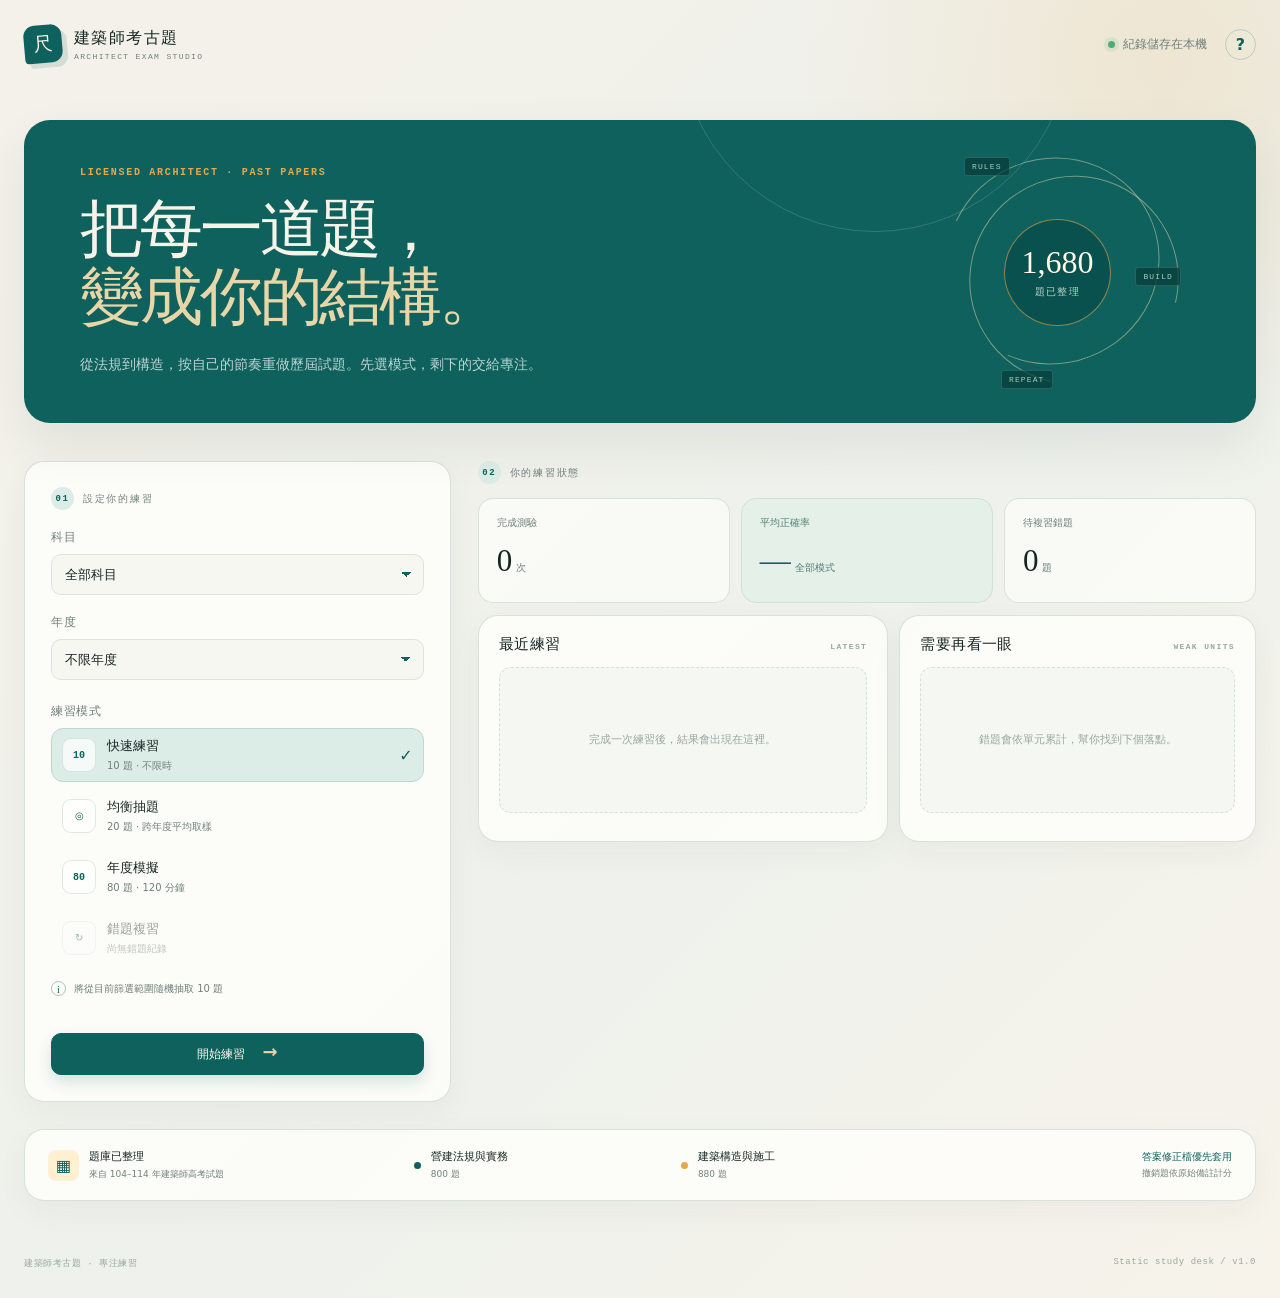
==== docs/index.html @ 950d3f20 "上線建築師考古題練習網站" ====
<!doctype html>
<html lang="zh-Hant">
  <head>
    <meta charset="utf-8" />
    <meta name="viewport" content="width=device-width, initial-scale=1" />
    <meta name="theme-color" content="#0f615d" />
    <meta name="description" content="建築師高考營建法規與實務、建築構造與施工歷屆試題練習站" />
    <title>建築師考古題｜專注練習</title>
    <link rel="stylesheet" href="styles.css?v=20260827.2" />
    <link rel="stylesheet" href="guide.css?v=20260827.2" />
  </head>
  <body>
    <div class="app-shell">
      <header class="topbar">
        <a class="brand" href="#" id="brandHome" aria-label="回到首頁">
          <span class="brand-mark" aria-hidden="true">尺</span>
          <span>
            <strong>建築師考古題</strong>
            <small>ARCHITECT EXAM STUDIO</small>
          </span>
        </a>
        <div class="topbar-actions">
          <span class="sync-dot"><i></i> 紀錄儲存在本機</span>
          <button class="icon-button" id="helpButton" type="button" aria-label="使用說明">?</button>
        </div>
      </header>

      <main id="homeView" class="view">
        <section class="hero-block">
          <div class="hero-copy">
            <p class="eyebrow">LICENSED ARCHITECT · PAST PAPERS</p>
            <h1>把每一道題，<br /><em>變成你的結構。</em></h1>
            <p class="hero-description">從法規到構造，按自己的節奏重做歷屆試題。先選模式，剩下的交給專注。</p>
          </div>
          <div class="hero-orbit" aria-hidden="true">
            <div class="orbit-ring ring-one"></div>
            <div class="orbit-ring ring-two"></div>
            <div class="orbit-label label-top">RULES</div>
            <div class="orbit-label label-right">BUILD</div>
            <div class="orbit-label label-bottom">REPEAT</div>
            <div class="orbit-core"><span id="heroQuestionCount">1,680</span><small>題已整理</small></div>
          </div>
        </section>

        <section class="workspace-grid" aria-label="開始練習">
          <aside class="setup-card panel-card">
            <div class="section-kicker"><span>01</span> 設定你的練習</div>
            <form id="quizSetupForm">
              <label class="field-label" for="subjectSelect">科目</label>
              <select class="select-control" id="subjectSelect">
                <option value="all">全部科目</option>
              </select>

              <label class="field-label" for="yearSelect">年度</label>
              <select class="select-control" id="yearSelect">
                <option value="all">不限年度</option>
              </select>

              <div class="field-label mode-label">練習模式</div>
              <div id="modeList" class="mode-list" role="list">
                <button class="mode-option is-selected" type="button" data-mode="quick">
                  <span class="mode-icon">10</span>
                  <span class="mode-text"><strong>快速練習</strong><small>10 題 · 不限時</small></span>
                  <span class="mode-check">✓</span>
                </button>
                <button class="mode-option" type="button" data-mode="balanced">
                  <span class="mode-icon">◎</span>
                  <span class="mode-text"><strong>均衡抽題</strong><small>20 題 · 跨年度平均取樣</small></span>
                  <span class="mode-check">✓</span>
                </button>
                <button class="mode-option" type="button" data-mode="mock">
                  <span class="mode-icon">80</span>
                  <span class="mode-text"><strong>年度模擬</strong><small>80 題 · 120 分鐘</small></span>
                  <span class="mode-check">✓</span>
                </button>
                <button class="mode-option" type="button" data-mode="wrong">
                  <span class="mode-icon">↻</span>
                  <span class="mode-text"><strong>錯題複習</strong><small id="wrongModeDescription">尚無錯題紀錄</small></span>
                  <span class="mode-check">✓</span>
                </button>
              </div>

              <div class="setup-footnote"><span class="footnote-mark">i</span><span id="selectionSummary">將從全部科目中隨機抽取 10 題</span></div>
              <button class="primary-button start-button" id="startQuizButton" type="submit">
                開始練習 <span aria-hidden="true">→</span>
              </button>
            </form>
          </aside>

          <section class="dashboard-column">
            <div class="section-kicker"><span>02</span> 你的練習狀態</div>
            <div class="stat-grid" id="statGrid">
              <article class="stat-card"><span class="stat-label">完成測驗</span><strong id="statCompleted">0</strong><span class="stat-meta">次</span></article>
              <article class="stat-card accent-card"><span class="stat-label">平均正確率</span><strong id="statAverage">—</strong><span class="stat-meta">全部模式</span></article>
              <article class="stat-card"><span class="stat-label">待複習錯題</span><strong id="statWrong">0</strong><span class="stat-meta">題</span></article>
            </div>
            <div class="dashboard-panels">
              <section class="mini-panel panel-card">
                <div class="panel-heading"><h2>最近練習</h2><span class="tiny-label">LATEST</span></div>
                <div id="recentHistory" class="history-list"><div class="empty-state">完成一次練習後，結果會出現在這裡。</div></div>
              </section>
              <section class="mini-panel panel-card">
                <div class="panel-heading"><h2>需要再看一眼</h2><span class="tiny-label">WEAK UNITS</span></div>
                <div id="weakUnits" class="weak-list"><div class="empty-state">錯題會依單元累計，幫你找到下個落點。</div></div>
              </section>
            </div>
          </section>
        </section>

        <section class="library-strip panel-card">
          <div class="library-intro"><span class="library-icon">▦</span><div><strong>題庫已整理</strong><span>來自 104–114 年建築師高考試題</span></div></div>
          <div class="library-subject"><span class="subject-dot legal-dot"></span><div><strong>營建法規與實務</strong><span id="legalCount">800 題</span></div></div>
          <div class="library-subject"><span class="subject-dot structure-dot"></span><div><strong>建築構造與施工</strong><span id="structureCount">880 題</span></div></div>
          <div class="library-note">答案修正檔優先套用<br /><span>撤銷題依原始備註計分</span></div>
        </section>
      </main>

      <main id="quizView" class="view quiz-view" hidden>
        <div class="quiz-toolbar">
          <button class="back-link" id="quitQuizButton" type="button"><span aria-hidden="true">←</span> 返回設定</button>
          <div class="quiz-toolbar-title"><span id="quizModeLabel">快速練習</span><span class="toolbar-divider">/</span><span id="quizFilterLabel">全部科目</span></div>
          <div class="timer-chip" id="timerChip" hidden><span class="timer-pulse"></span><span id="timerText">不限時</span></div>
        </div>

        <div class="progress-line"><span id="progressBar"></span></div>
        <section class="quiz-layout">
          <aside class="question-sidebar panel-card">
            <div class="progress-copy"><span class="tiny-label">PROGRESS</span><strong><span id="currentQuestionNumber">01</span><small> / <span id="totalQuestionNumber">10</span></small></strong></div>
            <div class="question-progress-track"><span id="questionProgressFill"></span></div>
            <div class="sidebar-divider"></div>
            <div class="sidebar-label"><span>題目導覽</span><span id="answeredCount">0 已作答</span></div>
            <div id="questionPalette" class="question-palette" aria-label="題目導覽"></div>
            <div class="palette-legend"><span><i class="legend-dot answered"></i> 已作答</span><span><i class="legend-dot flagged"></i> 標記</span></div>
            <div class="sidebar-tip"><span>⌁</span><p>先寫會的。卡住時標記，最後再回來。</p></div>
          </aside>

          <section class="question-stage">
            <div class="question-meta"><span class="question-index" id="questionIndexLabel">QUESTION 01</span><span class="subject-tag" id="questionSubjectTag">營建法規與實務</span><button class="source-button" id="sourceButton" type="button">原卷第 1 頁 ↗</button></div>
            <article class="question-card panel-card">
              <div class="question-card-head"><span class="question-number-large" id="largeQuestionNumber">01</span><button class="flag-button" id="flagButton" type="button" aria-pressed="false"><span aria-hidden="true">⚑</span> 標記這題</button></div>
              <h1 id="questionText" class="question-text">題目載入中…</h1>
              <div id="questionOptions" class="answer-options" role="radiogroup" aria-label="答案選項"></div>
              <div id="questionImageHint" class="question-image-hint" hidden><span>▧</span> 本題包含原卷圖示，請點選右上角「原卷第 X 頁」查看。</div>
            </article>
            <div class="question-actions"><button class="secondary-button" id="prevQuestionButton" type="button">← 上一題</button><button class="primary-button next-button" id="nextQuestionButton" type="button">下一題 <span aria-hidden="true">→</span></button></div>
          </section>
        </section>
      </main>

      <main id="resultView" class="view result-view" hidden>
        <div class="result-topline"><button class="back-link" id="resultHomeButton" type="button"><span aria-hidden="true">←</span> 回到首頁</button><span class="tiny-label">COMPLETION REPORT</span><span id="resultDate" class="result-date"></span></div>
        <section class="result-hero panel-card">
          <div class="result-copy"><p class="eyebrow">PRACTICE COMPLETE</p><h1 id="resultTitle">這一回，完成。</h1><p id="resultSubtitle">把錯的留下來，下一回會更快。</p></div>
          <div class="score-orbit"><div class="score-ring"><strong id="resultScore">0%</strong><span>正確率</span></div></div>
        </section>
        <section class="result-stats stat-grid">
          <article class="stat-card"><span class="stat-label">答對</span><strong id="resultCorrect">0</strong><span class="stat-meta">題</span></article>
          <article class="stat-card"><span class="stat-label">未答／答錯</span><strong id="resultMissed">0</strong><span class="stat-meta">題</span></article>
          <article class="stat-card accent-card"><span class="stat-label">作答時間</span><strong id="resultTime">00:00</strong><span class="stat-meta" id="resultTimeMeta">—</span></article>
        </section>
        <section class="result-content-grid">
          <section class="review-panel panel-card"><div class="panel-heading"><h2>逐題檢討</h2><span id="reviewCountLabel" class="tiny-label">0 題</span></div><div class="review-filter" id="reviewFilter"><button type="button" class="is-active" data-review-filter="all">全部</button><button type="button" data-review-filter="wrong">錯題</button><button type="button" data-review-filter="unanswered">未答</button></div><div id="reviewList" class="review-list"></div></section>
          <aside class="result-side"><section class="unit-result panel-card"><div class="panel-heading"><h2>單元表現</h2><span class="tiny-label">BY UNIT</span></div><div id="resultUnits" class="unit-list"></div></section><div class="result-buttons"><button class="primary-button" id="retryButton" type="button">再練一次 <span>↻</span></button><button class="secondary-button" id="resultHomeButton2" type="button">回到首頁</button></div></aside>
        </section>
      </main>

      <footer class="site-footer"><span>建築師考古題 · 專注練習</span><span>Static study desk / v1.0</span></footer>
    </div>

    <dialog id="sourceDialog" class="source-dialog">
      <div class="dialog-head"><div><span class="tiny-label">ORIGINAL PAPER</span><h2 id="sourceDialogTitle">原卷頁面</h2></div><button id="closeSourceButton" class="dialog-close" type="button" aria-label="關閉">×</button></div>
      <div class="source-image-wrap"><img id="sourceDialogImage" alt="原卷題目頁面" /></div>
      <p class="dialog-caption">原卷頁面僅供對照，作答時仍以題目卡內容為準。</p>
    </dialog>
    <dialog id="helpDialog" class="help-dialog">
      <div class="dialog-head"><div><span class="tiny-label">HOW IT WORKS</span><h2>把練習變成節奏</h2></div><button id="closeHelpButton" class="dialog-close" type="button" aria-label="關閉">×</button></div>
      <div class="help-copy">
        <p class="help-lead">這個網站是為手機短時間練習設計的，照下面 4 步就能開始。</p>
        <div class="help-steps">
          <div class="help-step"><span>01</span><div><strong>先選科目與年度</strong><p>不確定時可維持「全部科目／不限年度」；想刷整份試卷，再選指定科目與年度。</p></div></div>
          <div class="help-step"><span>02</span><div><strong>挑一種練習模式</strong><p>每日暖身選快速練習；想平均碰到各年度選均衡抽題；考前使用年度模擬。</p></div></div>
          <div class="help-step"><span>03</span><div><strong>滑動作答與導覽</strong><p>點選答案後按「下一題」。上方題號列可左右滑動，點題號能跳題；卡住的題目可按「標記這題」。</p></div></div>
          <div class="help-step"><span>04</span><div><strong>交卷後看錯題</strong><p>完成測驗才會保存紀錄。答錯或未答的題目會進入錯題複習，也能查看原卷頁面對照。</p></div></div>
        </div>
        <div class="mobile-help-grid"><div><strong>手機小技巧</strong><span>原卷圖示較小時，可在對照視窗內雙指放大，或將手機橫放。</span></div><div><strong>紀錄在哪裡</strong><span>成績只存於目前瀏覽器，不會上傳；清除瀏覽器資料後紀錄會消失。</span></div></div>
        <a class="help-guide-link" href="guide.html">開啟完整手機使用說明 <span>↗</span></a>
        <p class="help-note">題庫來源：104–114 年建築師高考「營建法規與實務」、「建築構造與施工」試題 PDF；答案修正檔優先套用。</p>
      </div>
    </dialog>
    <div id="toast" class="toast" role="status" aria-live="polite"></div>
    <script type="module" src="app.js?v=20260827.2"></script>
  </body>
</html>
---- docs/styles.css ----
:root {
  --ink: #172624;
  --muted: #71807c;
  --paper: #fbfaf7;
  --paper-deep: #f3f0e8;
  --line: #dfe3dd;
  --jade: #0f615d;
  --jade-deep: #084b49;
  --jade-soft: #dcece6;
  --sun: #e7a84b;
  --sun-soft: #fff0d2;
  --red: #c05d48;
  --shadow: 0 22px 50px rgba(31, 48, 43, 0.08);
  --radius: 20px;
  color: var(--ink);
  font-family: "Noto Sans TC", "PingFang TC", "Microsoft JhengHei", system-ui, sans-serif;
  font-synthesis: none;
}

* { box-sizing: border-box; }

html { min-width: 320px; background: var(--paper-deep); }

body {
  margin: 0;
  min-height: 100vh;
  background:
    radial-gradient(circle at 91% 5%, rgba(231, 168, 75, 0.16), transparent 23rem),
    linear-gradient(135deg, #f4f1e9 0%, #eef1ec 58%, #f7f3ea 100%);
}

button, select { font: inherit; }
button { cursor: pointer; }
button:focus-visible, select:focus-visible, a:focus-visible { outline: 3px solid rgba(231, 168, 75, 0.75); outline-offset: 3px; }
[hidden] { display: none !important; }

.app-shell { width: min(1240px, calc(100% - 48px)); margin: 0 auto; }

.topbar { display: flex; align-items: center; justify-content: space-between; min-height: 88px; }
.brand { display: inline-flex; align-items: center; gap: 12px; color: var(--ink); text-decoration: none; }
.brand-mark { display: grid; place-items: center; width: 38px; height: 38px; color: #fff8e9; background: var(--jade); border-radius: 11px 11px 11px 4px; font-size: 19px; font-weight: 800; transform: rotate(-5deg); box-shadow: 5px 5px 0 rgba(15, 97, 93, 0.14); }
.brand strong { display: block; font-size: 16px; letter-spacing: 0.09em; }
.brand small { display: block; margin-top: 3px; color: var(--muted); font-family: ui-monospace, SFMono-Regular, Consolas, monospace; font-size: 8px; letter-spacing: 0.17em; }
.topbar-actions { display: flex; align-items: center; gap: 18px; }
.sync-dot { display: flex; align-items: center; gap: 8px; color: var(--muted); font-size: 12px; }
.sync-dot i { width: 7px; height: 7px; background: #4cad79; border-radius: 50%; box-shadow: 0 0 0 4px rgba(76, 173, 121, 0.12); }
.icon-button { display: grid; place-items: center; width: 31px; height: 31px; padding: 0; color: var(--jade); background: transparent; border: 1px solid #bbcbc5; border-radius: 50%; font-weight: 700; }
.icon-button:hover { color: white; background: var(--jade); border-color: var(--jade); }

.view { padding: 32px 0 56px; }
.hero-block { display: flex; align-items: center; justify-content: space-between; min-height: 286px; padding: 30px 76px 28px 56px; overflow: hidden; color: #f6f3e9; background: var(--jade); border-radius: 26px; box-shadow: var(--shadow); position: relative; }
.hero-block::after { content: ""; position: absolute; width: 390px; height: 390px; right: 15%; top: -280px; border: 1px solid rgba(255,255,255,.15); border-radius: 50%; }
.hero-copy { position: relative; z-index: 1; max-width: 530px; }
.eyebrow, .tiny-label, .section-kicker, .question-index { font-family: ui-monospace, SFMono-Regular, Consolas, monospace; font-size: 10px; font-weight: 700; letter-spacing: 0.17em; }
.eyebrow { margin: 0 0 17px; color: var(--sun); }
.hero-copy h1 { margin: 0; font-family: Georgia, "Times New Roman", "Noto Serif TC", serif; font-size: clamp(38px, 5vw, 63px); font-weight: 400; line-height: 1.08; letter-spacing: -0.05em; }
.hero-copy h1 em { color: #e9d6a8; font-style: normal; }
.hero-description { max-width: 480px; margin: 21px 0 0; color: rgba(255,255,255,.72); font-size: 14px; line-height: 1.8; }
.hero-orbit { flex: 0 0 245px; height: 245px; position: relative; }
.orbit-ring { position: absolute; border: 1px solid rgba(236, 220, 174, .48); border-radius: 50%; transform: rotate(-21deg); }
.ring-one { inset: 8px 20px 31px 11px; border-left-color: transparent; }
.ring-two { inset: 25px 2px 10px 35px; border-right-color: transparent; transform: rotate(58deg); }
.orbit-core { position: absolute; inset: 69px; display: flex; flex-direction: column; align-items: center; justify-content: center; color: #fff9e8; background: rgba(8, 75, 73, 0.7); border: 1px solid rgba(231, 168, 75, .6); border-radius: 50%; text-align: center; }
.orbit-core span { font-family: Georgia, serif; font-size: 32px; line-height: 1; }
.orbit-core small { margin-top: 7px; color: #b9d1c8; font-size: 10px; letter-spacing: .12em; }
.orbit-label { position: absolute; padding: 4px 7px; color: #a9cbc1; background: rgba(7, 62, 61, .75); border: 1px solid rgba(169,203,193,.2); border-radius: 3px; font-family: ui-monospace, monospace; font-size: 8px; letter-spacing: .14em; }
.label-top { top: 7px; left: 29px; }
.label-right { right: -1px; top: 117px; }
.label-bottom { bottom: 6px; left: 66px; }

.workspace-grid { display: grid; grid-template-columns: minmax(290px, 0.85fr) minmax(0, 1.55fr); gap: 27px; padding-top: 38px; }
.section-kicker { display: flex; align-items: center; gap: 9px; margin-bottom: 14px; color: var(--muted); }
.section-kicker span { display: grid; place-items: center; width: 23px; height: 23px; color: var(--jade); background: var(--jade-soft); border-radius: 50%; font-size: 9px; }
.panel-card { background: rgba(255, 255, 252, .78); border: 1px solid rgba(214, 222, 215, .9); border-radius: var(--radius); box-shadow: 0 10px 32px rgba(36, 57, 52, .045); }
.setup-card { padding: 25px 26px 26px; }
.field-label { display: block; margin: 19px 0 8px; color: var(--muted); font-size: 12px; font-weight: 700; letter-spacing: .06em; }
.mode-label { margin-top: 23px; }
.select-control { width: 100%; padding: 12px 35px 12px 13px; color: var(--ink); background-color: #f7f7f1; background-image: linear-gradient(45deg, transparent 50%, var(--jade) 50%), linear-gradient(135deg, var(--jade) 50%, transparent 50%); background-position: calc(100% - 17px) 17px, calc(100% - 12px) 17px; background-size: 5px 5px, 5px 5px; background-repeat: no-repeat; border: 1px solid var(--line); border-radius: 10px; appearance: none; font-size: 13px; }
.select-control:hover { border-color: #adc4bc; }
.mode-list { display: grid; gap: 7px; }
.mode-option { display: flex; align-items: center; width: 100%; min-height: 54px; padding: 8px 10px; color: var(--ink); background: transparent; border: 1px solid transparent; border-radius: 12px; text-align: left; transition: .18s ease; }
.mode-option:hover { background: #f5f7f0; border-color: var(--line); }
.mode-option.is-selected { background: var(--jade-soft); border-color: #bed8cd; }
.mode-option:disabled { cursor: not-allowed; opacity: .42; }
.mode-icon { display: grid; place-items: center; width: 34px; height: 34px; margin-right: 11px; color: var(--jade); background: rgba(255,255,255,.7); border: 1px solid rgba(15, 97, 93, .13); border-radius: 9px; font-family: ui-monospace, monospace; font-size: 10px; font-weight: 800; }
.mode-text { flex: 1; }
.mode-text strong { display: block; font-size: 13px; }
.mode-text small { display: block; margin-top: 4px; color: var(--muted); font-size: 10px; }
.mode-check { display: none; color: var(--jade); font-weight: 800; }
.mode-option.is-selected .mode-check { display: block; }
.setup-footnote { display: flex; gap: 8px; align-items: flex-start; min-height: 35px; margin: 16px 0 17px; color: var(--muted); font-size: 10px; line-height: 1.55; }
.footnote-mark { display: grid; place-items: center; flex: 0 0 15px; width: 15px; height: 15px; color: var(--jade); border: 1px solid #a9c6bb; border-radius: 50%; font-family: Georgia, serif; font-size: 10px; }
.primary-button, .secondary-button { min-height: 42px; padding: 0 17px; border-radius: 10px; font-size: 12px; font-weight: 800; transition: .18s ease; }
.primary-button { color: #fff9ec; background: var(--jade); border: 1px solid var(--jade); box-shadow: 0 7px 15px rgba(15, 97, 93, .16); }
.primary-button:hover { background: var(--jade-deep); border-color: var(--jade-deep); transform: translateY(-1px); }
.primary-button span { margin-left: 13px; color: #e8d4a6; font-size: 18px; line-height: 0; }
.secondary-button { color: var(--jade); background: transparent; border: 1px solid #b9ccc3; }
.secondary-button:hover { background: var(--jade-soft); border-color: var(--jade); }
.start-button { width: 100%; }

.dashboard-column { min-width: 0; }
.stat-grid { display: grid; grid-template-columns: repeat(3, 1fr); gap: 11px; }
.stat-card { min-height: 105px; padding: 17px 18px; background: rgba(255,255,252,.63); border: 1px solid rgba(214, 222, 215, .9); border-radius: 15px; }
.stat-card.accent-card { color: var(--jade); background: #e4f0e8; border-color: #cde2d5; }
.stat-label, .stat-meta { display: block; color: var(--muted); font-size: 10px; }
.accent-card .stat-label, .accent-card .stat-meta { color: #518076; }
.stat-card strong { display: inline-block; margin-top: 13px; font-family: Georgia, serif; font-size: 31px; font-weight: 400; letter-spacing: -.04em; }
.stat-meta { display: inline-block; margin-left: 5px; }
.dashboard-panels { display: grid; grid-template-columns: 1.07fr .93fr; gap: 11px; margin-top: 12px; }
.mini-panel { min-height: 227px; padding: 19px 20px; }
.panel-heading { display: flex; align-items: baseline; justify-content: space-between; gap: 12px; }
.panel-heading h2 { margin: 0; font-size: 15px; letter-spacing: .03em; }
.tiny-label { color: #98aaa3; font-size: 8px; }
.history-list, .weak-list { margin-top: 13px; }
.empty-state { display: grid; min-height: 146px; place-items: center; padding: 20px; color: #9aa7a1; background: rgba(243, 246, 239, .7); border: 1px dashed #d8dfd7; border-radius: 12px; font-size: 11px; line-height: 1.7; text-align: center; }
.history-row { display: flex; align-items: center; gap: 10px; padding: 10px 0; border-bottom: 1px solid #e7ebe5; }
.history-row:last-child { border-bottom: 0; }
.history-type { display: grid; place-items: center; flex: 0 0 29px; height: 29px; color: var(--jade); background: var(--jade-soft); border-radius: 8px; font-family: ui-monospace, monospace; font-size: 9px; font-weight: 700; }
.history-info { min-width: 0; flex: 1; }
.history-info strong, .history-info span { display: block; overflow: hidden; text-overflow: ellipsis; white-space: nowrap; }
.history-info strong { font-size: 11px; }
.history-info span { margin-top: 3px; color: var(--muted); font-size: 9px; }
.history-score { color: var(--jade); font-family: Georgia, serif; font-size: 19px; }
.weak-row { padding: 10px 0; border-bottom: 1px solid #e7ebe5; }
.weak-row:last-child { border-bottom: 0; }
.weak-row-top { display: flex; justify-content: space-between; gap: 10px; font-size: 10px; }
.weak-row-top span:last-child { color: var(--red); font-family: ui-monospace, monospace; }
.weak-bar { height: 5px; margin-top: 7px; overflow: hidden; background: #e9eee7; border-radius: 10px; }
.weak-bar span { display: block; height: 100%; background: var(--red); border-radius: 10px; }

.library-strip { display: grid; grid-template-columns: 1.4fr 1fr 1fr 1.15fr; align-items: center; gap: 20px; margin-top: 27px; padding: 19px 23px; }
.library-intro, .library-subject { display: flex; align-items: center; gap: 10px; }
.library-icon { display: grid; place-items: center; width: 31px; height: 31px; color: var(--jade); background: var(--sun-soft); border-radius: 8px; }
.library-intro strong, .library-subject strong { display: block; font-size: 11px; }
.library-intro span:last-child, .library-subject span:last-child { display: block; margin-top: 4px; color: var(--muted); font-size: 9px; }
.subject-dot { width: 7px; height: 7px; border-radius: 50%; }
.legal-dot { background: var(--jade); }.structure-dot { background: var(--sun); }
.library-note { color: var(--jade); font-size: 10px; line-height: 1.6; text-align: right; }
.library-note span { color: var(--muted); font-size: 9px; }

.quiz-view { padding-top: 12px; }
.quiz-toolbar, .result-topline { display: flex; align-items: center; justify-content: space-between; min-height: 48px; }
.back-link { padding: 5px 0; color: var(--jade); background: transparent; border: 0; font-size: 11px; font-weight: 800; }
.back-link span { margin-right: 8px; font-size: 16px; }
.quiz-toolbar-title { color: var(--ink); font-family: Georgia, serif; font-size: 17px; }
.toolbar-divider { margin: 0 10px; color: #a6b2ad; font-family: system-ui; font-size: 12px; }
.quiz-toolbar-title span:last-child { color: var(--muted); font-family: inherit; font-size: 13px; }
.timer-chip { display: flex; align-items: center; gap: 8px; min-width: 117px; padding: 9px 12px; color: var(--jade); background: var(--jade-soft); border: 1px solid #c0dbd0; border-radius: 9px; font-family: ui-monospace, monospace; font-size: 12px; font-weight: 700; }
.timer-chip.is-overtime { color: #a34737; background: #fbe7e0; border-color: #efc2b5; }
.timer-pulse { width: 7px; height: 7px; background: currentColor; border-radius: 50%; box-shadow: 0 0 0 4px rgba(15,97,93,.12); }
.progress-line { height: 4px; margin: 9px 0 26px; overflow: hidden; background: #dfe8df; border-radius: 10px; }
.progress-line span { display: block; width: 0; height: 100%; background: var(--sun); border-radius: inherit; transition: width .25s ease; }
.quiz-layout { display: grid; grid-template-columns: 230px minmax(0, 1fr); gap: 29px; }
.question-sidebar { align-self: start; padding: 21px 18px; position: sticky; top: 18px; }
.progress-copy { display: flex; align-items: flex-end; justify-content: space-between; }
.progress-copy .tiny-label { align-self: flex-start; }
.progress-copy strong { color: var(--jade); font-family: Georgia, serif; font-size: 32px; font-weight: 400; line-height: .9; }
.progress-copy strong small { color: #99aaa3; font-family: system-ui; font-size: 13px; }
.question-progress-track { height: 5px; margin: 17px 0 20px; overflow: hidden; background: #e8ede6; border-radius: 10px; }
.question-progress-track span { display: block; width: 0; height: 100%; background: var(--jade); border-radius: inherit; transition: width .2s ease; }
.sidebar-divider { height: 1px; background: #e5eae4; }
.sidebar-label { display: flex; justify-content: space-between; margin: 18px 0 11px; color: var(--ink); font-size: 10px; font-weight: 800; }
.sidebar-label span:last-child { color: var(--muted); font-weight: 400; }
.question-palette { display: grid; grid-template-columns: repeat(5, 1fr); gap: 6px; max-height: 367px; overflow: auto; padding: 2px; }
.palette-button { min-height: 31px; color: var(--muted); background: #f4f6f0; border: 1px solid transparent; border-radius: 7px; font-family: ui-monospace, monospace; font-size: 10px; }
.palette-button:hover { border-color: #b5ccc1; }
.palette-button.is-current { color: #fff; background: var(--jade); border-color: var(--jade); }
.palette-button.is-answered:not(.is-current) { color: var(--jade); background: var(--jade-soft); }
.palette-button.is-flagged:not(.is-current)::after { content: ""; display: inline-block; width: 4px; height: 4px; margin-left: 3px; vertical-align: 2px; background: var(--sun); border-radius: 50%; }
.palette-legend { display: flex; gap: 12px; margin-top: 14px; color: var(--muted); font-size: 9px; }
.legend-dot { display: inline-block; width: 6px; height: 6px; margin-right: 4px; border-radius: 50%; background: #e5eae4; }.legend-dot.answered { background: var(--jade); }.legend-dot.flagged { background: var(--sun); }
.sidebar-tip { display: flex; gap: 9px; margin-top: 24px; padding: 11px; color: #738b80; background: #f4f5ed; border-radius: 10px; }
.sidebar-tip span { color: var(--sun); font-size: 18px; }.sidebar-tip p { margin: 0; font-size: 9px; line-height: 1.6; }
.question-stage { min-width: 0; }
.question-meta { display: flex; align-items: center; gap: 12px; min-height: 31px; }
.question-index { color: var(--muted); font-size: 9px; }
.subject-tag { padding: 5px 8px; color: var(--jade); background: var(--jade-soft); border-radius: 5px; font-size: 10px; }
.source-button { margin-left: auto; padding: 5px 0; color: var(--muted); background: transparent; border: 0; font-size: 10px; text-decoration: underline; text-underline-offset: 3px; }
.source-button:hover { color: var(--jade); }
.question-card { min-height: 475px; padding: 33px 43px 38px; }
.question-card-head { display: flex; align-items: flex-start; justify-content: space-between; }
.question-number-large { color: #d2dbd3; font-family: Georgia, serif; font-size: 50px; line-height: .8; }
.flag-button { padding: 7px 9px; color: var(--muted); background: transparent; border: 1px solid transparent; border-radius: 7px; font-size: 10px; }
.flag-button:hover, .flag-button.is-flagged { color: #a56a19; background: var(--sun-soft); border-color: #f1d6a3; }
.question-text { max-width: 760px; margin: 32px 0 29px; font-size: clamp(19px, 2.2vw, 25px); font-weight: 700; line-height: 1.72; letter-spacing: .035em; }
.answer-options { display: grid; grid-template-columns: 1fr 1fr; gap: 11px 14px; max-width: 850px; }
.answer-option { display: flex; align-items: flex-start; gap: 12px; min-height: 58px; padding: 13px 15px; color: var(--ink); background: #fbfbf7; border: 1px solid #e0e6de; border-radius: 11px; text-align: left; transition: .16s ease; }
.answer-option:hover { background: #f2f8f2; border-color: #a9c7ba; }
.answer-option.is-selected { color: var(--jade-deep); background: var(--jade-soft); border-color: #8fb9a9; box-shadow: inset 3px 0 0 var(--jade); }
.answer-option-key { display: grid; place-items: center; flex: 0 0 24px; height: 24px; color: var(--jade); background: #edf3ec; border: 1px solid #cbded3; border-radius: 7px; font-family: ui-monospace, monospace; font-size: 10px; font-weight: 800; }
.answer-option.is-selected .answer-option-key { color: white; background: var(--jade); border-color: var(--jade); }
.answer-option-text { padding-top: 2px; font-size: 13px; line-height: 1.6; }
.answer-option-text.is-figure { color: #889b94; font-size: 11px; }
.question-image-hint { margin-top: 23px; padding: 10px 12px; color: #7d7462; background: #fff8e8; border: 1px solid #f0dfb9; border-radius: 8px; font-size: 10px; }
.question-image-hint span { margin-right: 6px; color: var(--sun); font-size: 16px; }
.question-actions { display: flex; justify-content: space-between; align-items: center; margin-top: 17px; }
.next-button { min-width: 114px; }

.result-view { padding-top: 16px; }
.result-topline { color: var(--muted); }
.result-topline > .tiny-label { margin-left: 80px; }.result-date { font-size: 10px; }
.result-hero { display: flex; align-items: center; justify-content: space-between; min-height: 230px; margin-top: 24px; padding: 35px 69px 35px 55px; overflow: hidden; background: var(--jade); position: relative; }
.result-hero::after { content: ""; position: absolute; width: 400px; height: 400px; right: -88px; top: -116px; border: 1px solid rgba(231,168,75,.36); border-radius: 50%; }
.result-copy { position: relative; z-index: 1; }.result-copy h1 { margin: 0; color: #fff9ed; font-family: Georgia, serif; font-size: clamp(32px, 4vw, 48px); font-weight: 400; letter-spacing: -.05em; }.result-copy p:last-child { margin: 14px 0 0; color: rgba(255,255,255,.67); font-size: 12px; }
.score-orbit { display: grid; place-items: center; width: 160px; height: 160px; position: relative; z-index: 1; border: 1px solid rgba(231,168,75,.6); border-radius: 50%; transform: rotate(-8deg); }.score-ring { display: flex; flex-direction: column; align-items: center; justify-content: center; width: 121px; height: 121px; color: white; background: rgba(8,75,73,.6); border: 1px solid rgba(255,255,255,.16); border-radius: 50%; transform: rotate(8deg); }.score-ring strong { font-family: Georgia, serif; font-size: 34px; font-weight: 400; }.score-ring span { margin-top: 6px; color: #bbd3c8; font-size: 10px; }
.result-stats { margin: 17px 0; }.result-stats .stat-card { min-height: 92px; }.result-stats .stat-card strong { margin-top: 10px; }
.result-content-grid { display: grid; grid-template-columns: minmax(0, 1.55fr) minmax(270px, .8fr); gap: 17px; align-items: start; }.review-panel, .unit-result { padding: 22px; }.review-filter { display: flex; gap: 5px; margin: 17px 0 11px; }.review-filter button { padding: 6px 10px; color: var(--muted); background: transparent; border: 1px solid transparent; border-radius: 6px; font-size: 10px; }.review-filter button:hover, .review-filter button.is-active { color: var(--jade); background: var(--jade-soft); border-color: #c2ddd0; }.review-list { display: grid; gap: 8px; max-height: 640px; overflow: auto; padding-right: 4px; }.review-item { padding: 13px 14px; background: #fafbf7; border: 1px solid #e4e9e2; border-radius: 10px; }.review-item.is-wrong { border-left: 3px solid var(--red); }.review-item.is-correct { border-left: 3px solid #6ca782; }.review-item.is-unanswered { border-left: 3px solid var(--sun); }.review-item-top { display: flex; align-items: center; justify-content: space-between; gap: 10px; }.review-item-number { color: var(--muted); font-family: ui-monospace, monospace; font-size: 10px; }.review-status { padding: 4px 6px; border-radius: 4px; font-size: 9px; }.status-correct { color: #387a57; background: #e2f2e5; }.status-wrong { color: #a34b39; background: #fbe7e0; }.status-unanswered { color: #986f28; background: #fff0d2; }.review-question { margin: 10px 0; font-size: 12px; font-weight: 700; line-height: 1.6; }.review-answers { color: var(--muted); font-size: 10px; line-height: 1.7; }.review-answers strong { color: var(--jade); }.review-answer-note { margin-top: 5px; color: #a06d26; font-size: 9px; }.result-side { display: grid; gap: 14px; }.unit-list { display: grid; gap: 13px; margin-top: 18px; }.unit-row-label { display: flex; justify-content: space-between; gap: 10px; color: var(--muted); font-size: 10px; }.unit-row-label strong { color: var(--ink); font-weight: 700; }.unit-track { height: 6px; margin-top: 7px; overflow: hidden; background: #e8ede6; border-radius: 10px; }.unit-track span { display: block; height: 100%; background: var(--jade); border-radius: 10px; }.result-buttons { display: grid; gap: 8px; }.result-buttons button { width: 100%; }

.source-dialog, .help-dialog { width: min(940px, calc(100% - 30px)); max-height: calc(100vh - 30px); padding: 0; color: var(--ink); background: var(--paper); border: 1px solid var(--line); border-radius: 17px; box-shadow: 0 30px 80px rgba(18, 44, 39, .24); }.help-dialog { width: min(510px, calc(100% - 30px)); }.source-dialog::backdrop, .help-dialog::backdrop { background: rgba(11, 34, 31, .58); backdrop-filter: blur(3px); }.dialog-head { display: flex; align-items: flex-start; justify-content: space-between; padding: 20px 22px 14px; border-bottom: 1px solid #e5e9e2; }.dialog-head h2 { margin: 6px 0 0; font-family: Georgia, serif; font-size: 23px; font-weight: 400; }.dialog-close { width: 27px; height: 27px; padding: 0; color: var(--muted); background: transparent; border: 1px solid var(--line); border-radius: 50%; font-size: 20px; line-height: 1; }.dialog-close:hover { color: white; background: var(--jade); border-color: var(--jade); }.source-image-wrap { max-height: calc(100vh - 180px); overflow: auto; padding: 15px; background: #e9e7df; text-align: center; }.source-image-wrap img { display: block; width: min(100%, 690px); height: auto; margin: 0 auto; box-shadow: 0 4px 13px rgba(0,0,0,.12); }.dialog-caption { margin: 0; padding: 11px 20px 15px; color: var(--muted); font-size: 10px; }.help-copy { padding: 18px 22px 24px; color: #5f716b; font-size: 13px; line-height: 1.9; }.help-copy strong { color: var(--jade); }.help-note { padding-top: 13px; color: #9b8061; border-top: 1px solid var(--line); font-size: 11px; }
.toast { position: fixed; z-index: 20; right: 25px; bottom: 24px; max-width: 330px; padding: 12px 15px; color: #fff; background: var(--ink); border-radius: 9px; box-shadow: var(--shadow); font-size: 11px; opacity: 0; pointer-events: none; transform: translateY(8px); transition: .22s ease; }.toast.is-visible { opacity: 1; transform: translateY(0); }
.site-footer { display: flex; justify-content: space-between; padding: 0 0 28px; color: #9ba8a1; font-family: ui-monospace, monospace; font-size: 9px; letter-spacing: .06em; }

@media (max-width: 900px) {
  .hero-block { padding: 34px 38px; }.hero-orbit { flex-basis: 190px; transform: scale(.82); margin-right: -16px; }.workspace-grid { grid-template-columns: 1fr; }.setup-card { max-width: none; }.library-strip { grid-template-columns: repeat(2, 1fr); }.library-note { text-align: left; }
  .quiz-layout { grid-template-columns: 190px minmax(0, 1fr); gap: 17px; }.question-card { padding: 28px 29px 32px; }.result-content-grid { grid-template-columns: 1fr; }.result-side { grid-template-columns: 1fr 220px; align-items: start; }
}

@media (max-width: 650px) {
  .app-shell { width: min(100% - 24px, 500px); }.topbar { min-height: 69px; }.sync-dot { display: none; }.view { padding-top: 20px; }.hero-block { display: block; min-height: 0; padding: 30px 27px 13px; }.hero-copy h1 { font-size: 43px; }.hero-orbit { width: 190px; height: 165px; margin: 4px auto -11px; transform: scale(.7); }.stat-grid { grid-template-columns: 1fr 1fr 1fr; gap: 6px; }.stat-card { min-height: 90px; padding: 13px 10px; }.stat-card strong { margin-top: 10px; font-size: 25px; }.stat-label, .stat-meta { font-size: 9px; }.dashboard-panels { grid-template-columns: 1fr; }.mini-panel { min-height: 170px; }.empty-state { min-height: 90px; }.library-strip { gap: 15px; padding: 17px; }.library-intro { grid-column: 1 / -1; }.library-subject { align-items: flex-start; }.library-note { grid-column: 1 / -1; }
  .quiz-toolbar-title { max-width: 160px; overflow: hidden; text-overflow: ellipsis; white-space: nowrap; font-size: 14px; }.quiz-toolbar-title span:last-child { font-size: 11px; }.timer-chip { min-width: auto; padding: 8px; }.timer-chip .timer-pulse { display: none; }.quiz-layout { display: block; }.question-sidebar { position: static; margin-bottom: 15px; padding: 13px 14px; }.progress-copy strong { font-size: 25px; }.question-palette { display: flex; max-height: none; overflow-x: auto; padding-bottom: 2px; }.palette-button { flex: 0 0 35px; }.sidebar-divider, .sidebar-tip, .palette-legend { display: none; }.sidebar-label { margin: 9px 0 5px; }.question-meta { gap: 7px; }.subject-tag { max-width: 145px; overflow: hidden; text-overflow: ellipsis; white-space: nowrap; }.source-button { font-size: 9px; }.question-card { min-height: 0; padding: 23px 18px 27px; }.question-number-large { font-size: 41px; }.question-text { margin: 26px 0 23px; font-size: 19px; line-height: 1.65; }.answer-options { grid-template-columns: 1fr; gap: 8px; }.answer-option { min-height: 52px; padding: 11px 12px; }.question-actions { margin-top: 12px; }.result-topline > .tiny-label { display: none; }.result-hero { min-height: 192px; margin-top: 15px; padding: 27px 25px; }.score-orbit { width: 125px; height: 125px; margin-right: -15px; }.score-ring { width: 94px; height: 94px; }.score-ring strong { font-size: 25px; }.score-ring span { font-size: 8px; }.result-copy h1 { font-size: 34px; }.result-copy p:last-child { max-width: 165px; line-height: 1.6; }.result-side { display: grid; grid-template-columns: 1fr; }.review-panel, .unit-result { padding: 17px; }.site-footer { padding-bottom: 20px; }
}
---- docs/guide.css ----
.guide-shell { max-width: 880px; }
.guide-back-link { color: var(--jade); font-size: 11px; font-weight: 800; text-decoration: none; }
.guide-back-link span { margin-left: 8px; font-size: 16px; }
.guide-back-link:hover { color: var(--jade-deep); }
.guide-main { max-width: 780px; margin: 31px auto 56px; }
.guide-eyebrow { margin-bottom: 11px; }
.guide-main > h1 { margin: 0; color: var(--jade-deep); font-family: Georgia, "Noto Serif TC", serif; font-size: clamp(38px, 6vw, 58px); font-weight: 400; letter-spacing: -.06em; }
.guide-intro { max-width: 560px; margin: 15px 0 30px; color: var(--muted); font-size: 14px; line-height: 1.8; }
.guide-card { margin-top: 14px; padding: 25px 28px; background: rgba(255, 255, 252, .82); border: 1px solid rgba(214, 222, 215, .9); border-radius: 18px; box-shadow: 0 10px 32px rgba(36,57,52,.045); }
.guide-highlight { color: #f7f4ea; background: var(--jade); border-color: var(--jade); }
.guide-number { display: grid; place-items: center; flex: 0 0 30px; width: 30px; height: 30px; color: var(--jade); background: var(--jade-soft); border-radius: 50%; font-family: ui-monospace, monospace; font-size: 9px; font-weight: 800; letter-spacing: .04em; }
.guide-highlight .guide-number { color: #d5bf88; background: rgba(231,168,75,.17); }
.guide-card h2 { margin: 0; color: var(--ink); font-family: Georgia, "Noto Serif TC", serif; font-size: 21px; font-weight: 400; }
.guide-highlight h2 { color: #fff8e9; }
.guide-card p { color: var(--muted); font-size: 12px; line-height: 1.8; }
.guide-highlight p { color: rgba(255,255,255,.7); }
.guide-section-title { display: flex; align-items: flex-start; gap: 14px; margin-bottom: 20px; }
.guide-section-title p { margin: 4px 0 0; }
.device-columns, .mode-guide-grid, .guide-result-grid { display: grid; grid-template-columns: 1fr 1fr; gap: 13px; margin-top: 20px; }
.device-columns > div { padding: 14px; background: rgba(8,75,73,.65); border: 1px solid rgba(218,231,219,.15); border-radius: 11px; }
.device-columns strong, .mode-guide-grid strong, .guide-result-grid strong, .mobile-help-grid strong { display: block; color: #f5d798; font-size: 12px; }
.device-columns ol { margin: 10px 0 0; padding-left: 19px; color: rgba(255,255,255,.73); font-size: 11px; line-height: 1.8; }
.guide-step-list { display: grid; grid-template-columns: repeat(3, 1fr); gap: 12px; }
.guide-step-list > div { display: flex; align-items: flex-start; gap: 9px; padding: 14px; background: #f5f7f0; border-radius: 11px; }
.guide-step-list b { display: grid; place-items: center; flex: 0 0 22px; height: 22px; color: #fff; background: var(--jade); border-radius: 6px; font-size: 10px; }
.guide-step-list p { margin: 0; font-size: 11px; line-height: 1.7; }
.guide-step-list strong { color: var(--ink); }
.mode-guide-grid { grid-template-columns: repeat(4, 1fr); margin-top: 0; }
.mode-guide-grid > div { padding: 14px; background: #f5f7f0; border-radius: 11px; }
.mode-guide-icon { display: grid; place-items: center; width: 31px; height: 31px; margin-bottom: 13px; color: var(--jade); background: var(--jade-soft); border-radius: 8px; font-family: ui-monospace, monospace; font-size: 10px; font-weight: 800; }
.mode-guide-grid strong { color: var(--ink); }
.mode-guide-grid p { margin-bottom: 0; font-size: 10px; line-height: 1.7; }
.guide-bullets { display: grid; grid-template-columns: 1fr 1fr; gap: 11px 25px; margin: 0; padding-left: 18px; color: var(--muted); font-size: 12px; line-height: 1.8; }
.guide-bullets strong { color: var(--ink); }
.guide-result-grid { grid-template-columns: repeat(2, 1fr); margin-top: 0; }
.guide-result-grid > div { padding: 13px 15px; border-left: 2px solid var(--sun); background: #fafbf7; border-radius: 0 9px 9px 0; }
.guide-result-grid p { margin: 5px 0 0; }
.guide-result-grid strong { color: var(--jade); }
.guide-note-card { background: #fff8e8; border-color: #f0dfb9; }
.guide-note-card h2 { color: #8e692f; }
.guide-note-card p { color: #88775d; }
.help-lead { margin-top: 0; color: var(--ink) !important; font-size: 13px !important; }
.help-dialog .help-copy { max-height: calc(100vh - 125px); overflow-y: auto; }
.help-steps { display: grid; gap: 9px; }
.help-step { display: flex; align-items: flex-start; gap: 10px; padding: 10px; background: #f5f7f0; border-radius: 9px; }
.help-step > span { display: grid; place-items: center; flex: 0 0 24px; height: 24px; color: var(--jade); background: var(--jade-soft); border-radius: 6px; font-family: ui-monospace, monospace; font-size: 8px; font-weight: 800; }
.help-step strong { display: block; color: var(--ink); font-size: 11px; }
.help-step p { margin: 3px 0 0; font-size: 10px; line-height: 1.65; }
.mobile-help-grid { display: grid; grid-template-columns: 1fr 1fr; gap: 8px; margin-top: 13px; }
.mobile-help-grid > div { padding: 11px; background: #fff8e8; border: 1px solid #f0dfb9; border-radius: 8px; }
.mobile-help-grid strong { color: #8e692f; font-size: 10px; }
.mobile-help-grid span { display: block; margin-top: 4px; color: #88775d; font-size: 9px; line-height: 1.6; }
.help-guide-link { display: flex; align-items: center; justify-content: space-between; margin-top: 14px; padding: 11px 12px; color: var(--jade); background: var(--jade-soft); border: 1px solid #c2ddd0; border-radius: 8px; font-size: 10px; font-weight: 800; text-decoration: none; }
.help-guide-link span { font-size: 16px; }
.help-guide-link:hover { background: #cde4d8; }

@media (max-width: 650px) {
  .guide-shell .topbar { align-items: center; }
  .guide-main { margin-top: 21px; }
  .guide-main > h1 { font-size: 43px; }
  .guide-intro { margin-top: 10px; font-size: 12px; }
  .guide-card { padding: 19px 17px; }
  .guide-card h2 { font-size: 19px; }
  .device-columns, .guide-result-grid { grid-template-columns: 1fr; gap: 9px; }
  .guide-step-list { grid-template-columns: 1fr; gap: 8px; }
  .guide-step-list > div { padding: 11px; }
  .mode-guide-grid { grid-template-columns: 1fr 1fr; gap: 8px; }
  .mode-guide-grid > div { padding: 11px; }
  .guide-bullets { grid-template-columns: 1fr; gap: 7px; padding-left: 16px; font-size: 11px; }
  .mobile-help-grid { grid-template-columns: 1fr; }
  .help-step { padding: 9px; }
}
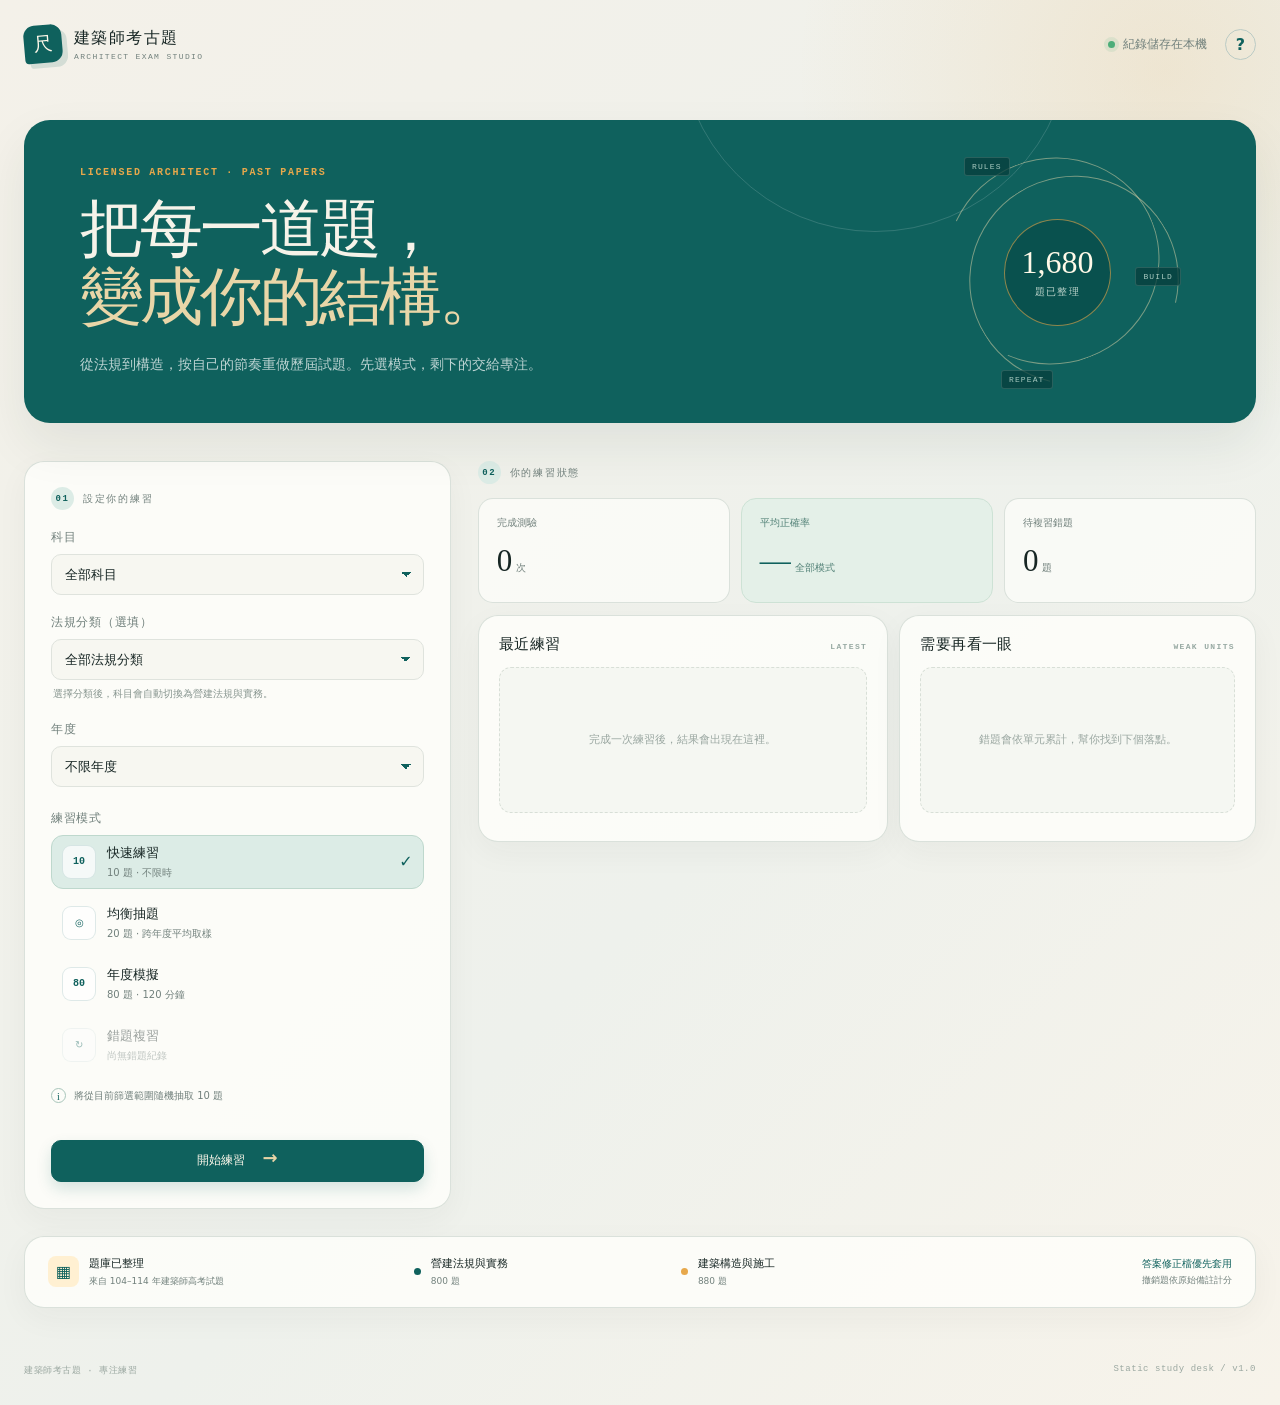
==== commit 11ce1976: "新增依法規分類的測驗篩選" ====
--- a/docs/index.html
+++ b/docs/index.html
@@ -6,7 +6,7 @@
     <meta name="theme-color" content="#0f615d" />
     <meta name="description" content="建築師高考營建法規與實務、建築構造與施工歷屆試題練習站" />
     <title>建築師考古題｜專注練習</title>
-    <link rel="stylesheet" href="styles.css?v=20260827.2" />
+    <link rel="stylesheet" href="styles.css?v=20260831.1" />
     <link rel="stylesheet" href="guide.css?v=20260827.2" />
   </head>
   <body>
@@ -50,6 +50,12 @@
               <select class="select-control" id="subjectSelect">
                 <option value="all">全部科目</option>
               </select>
+
+              <label class="field-label" for="legalCategorySelect">法規分類（選填）</label>
+              <select class="select-control" id="legalCategorySelect" aria-describedby="legalCategoryHint">
+                <option value="all">全部法規分類</option>
+              </select>
+              <p class="field-hint" id="legalCategoryHint">選擇分類後，科目會自動切換為營建法規與實務。</p>
 
               <label class="field-label" for="yearSelect">年度</label>
               <select class="select-control" id="yearSelect">
@@ -177,7 +183,7 @@
       <div class="help-copy">
         <p class="help-lead">這個網站是為手機短時間練習設計的，照下面 4 步就能開始。</p>
         <div class="help-steps">
-          <div class="help-step"><span>01</span><div><strong>先選科目與年度</strong><p>不確定時可維持「全部科目／不限年度」；想刷整份試卷，再選指定科目與年度。</p></div></div>
+          <div class="help-step"><span>01</span><div><strong>先選科目、法規分類與年度</strong><p>只想練某一法規時，直接選「建築技術規則」等分類；想刷整份試卷，再選指定科目與年度。</p></div></div>
           <div class="help-step"><span>02</span><div><strong>挑一種練習模式</strong><p>每日暖身選快速練習；想平均碰到各年度選均衡抽題；考前使用年度模擬。</p></div></div>
           <div class="help-step"><span>03</span><div><strong>滑動作答與導覽</strong><p>點選答案後按「下一題」。上方題號列可左右滑動，點題號能跳題；卡住的題目可按「標記這題」。</p></div></div>
           <div class="help-step"><span>04</span><div><strong>交卷後看錯題</strong><p>完成測驗才會保存紀錄。答錯或未答的題目會進入錯題複習，也能查看原卷頁面對照。</p></div></div>
@@ -188,6 +194,6 @@
       </div>
     </dialog>
     <div id="toast" class="toast" role="status" aria-live="polite"></div>
-    <script type="module" src="app.js?v=20260827.2"></script>
+    <script type="module" src="app.js?v=20260831.1"></script>
   </body>
 </html>
--- a/docs/styles.css
+++ b/docs/styles.css
@@ -77,6 +77,8 @@
 .mode-label { margin-top: 23px; }
 .select-control { width: 100%; padding: 12px 35px 12px 13px; color: var(--ink); background-color: #f7f7f1; background-image: linear-gradient(45deg, transparent 50%, var(--jade) 50%), linear-gradient(135deg, var(--jade) 50%, transparent 50%); background-position: calc(100% - 17px) 17px, calc(100% - 12px) 17px; background-size: 5px 5px, 5px 5px; background-repeat: no-repeat; border: 1px solid var(--line); border-radius: 10px; appearance: none; font-size: 13px; }
 .select-control:hover { border-color: #adc4bc; }
+.select-control:disabled { cursor: not-allowed; opacity: .55; }
+.field-hint { margin: 6px 2px 0; color: #87958f; font-size: 10px; line-height: 1.55; }
 .mode-list { display: grid; gap: 7px; }
 .mode-option { display: flex; align-items: center; width: 100%; min-height: 54px; padding: 8px 10px; color: var(--ink); background: transparent; border: 1px solid transparent; border-radius: 12px; text-align: left; transition: .18s ease; }
 .mode-option:hover { background: #f5f7f0; border-color: var(--line); }
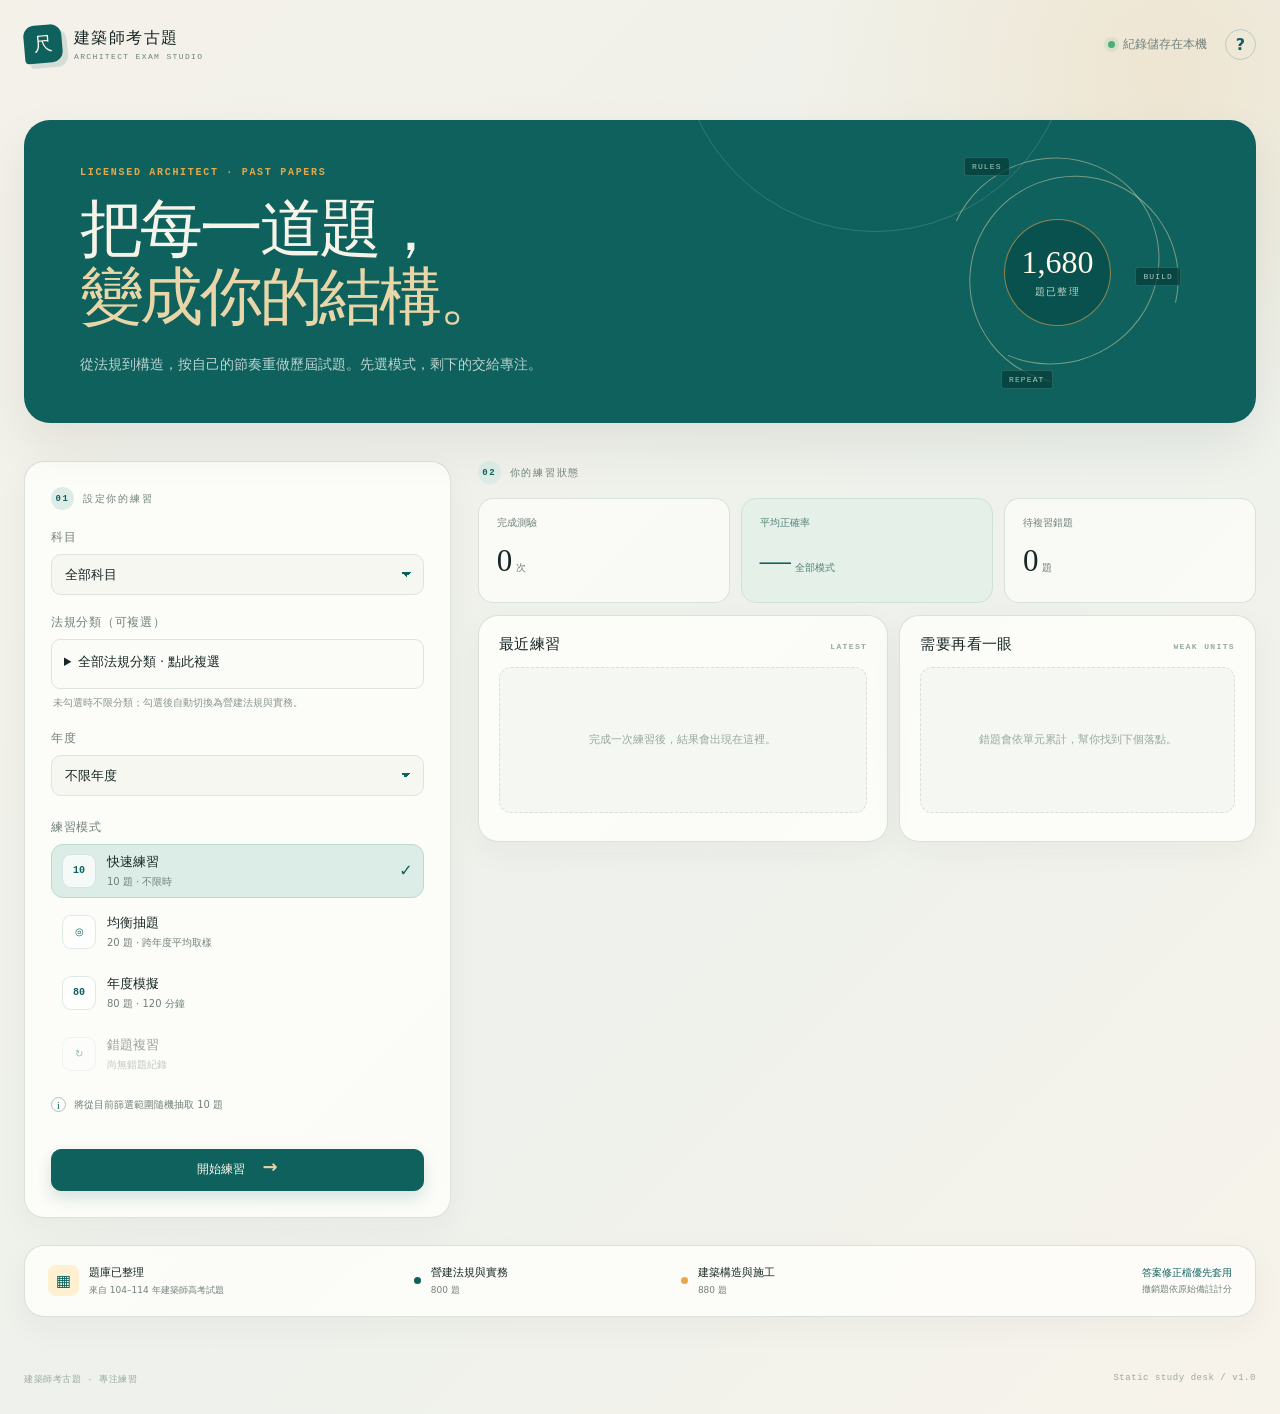
==== commit 495f0e90: "Allow selecting multiple legal categories for practice" ====
--- a/docs/index.html
+++ b/docs/index.html
@@ -6,7 +6,7 @@
     <meta name="theme-color" content="#0f615d" />
     <meta name="description" content="建築師高考營建法規與實務、建築構造與施工歷屆試題練習站" />
     <title>建築師考古題｜專注練習</title>
-    <link rel="stylesheet" href="styles.css?v=20260831.1" />
+    <link rel="stylesheet" href="styles.css?v=20261109.1" />
     <link rel="stylesheet" href="guide.css?v=20260827.2" />
   </head>
   <body>
@@ -51,11 +51,13 @@
                 <option value="all">全部科目</option>
               </select>
 
-              <label class="field-label" for="legalCategorySelect">法規分類（選填）</label>
-              <select class="select-control" id="legalCategorySelect" aria-describedby="legalCategoryHint">
-                <option value="all">全部法規分類</option>
-              </select>
-              <p class="field-hint" id="legalCategoryHint">選擇分類後，科目會自動切換為營建法規與實務。</p>
+              <div class="field-label">法規分類（可複選）</div>
+              <details class="category-picker" id="legalCategoryPicker">
+                <summary id="legalCategorySummary" aria-describedby="legalCategoryHint">全部法規分類 · 點此複選</summary>
+                <button class="category-clear" id="clearLegalCategories" type="button" disabled>不限分類（清除勾選）</button>
+                <fieldset class="category-options" id="legalCategoryOptions"><legend>勾選要練習的法規（可複選）</legend></fieldset>
+              </details>
+              <p class="field-hint" id="legalCategoryHint" aria-live="polite">未勾選時不限分類；勾選後自動切換為營建法規與實務。</p>
 
               <label class="field-label" for="yearSelect">年度</label>
               <select class="select-control" id="yearSelect">
@@ -183,7 +185,7 @@
       <div class="help-copy">
         <p class="help-lead">這個網站是為手機短時間練習設計的，照下面 4 步就能開始。</p>
         <div class="help-steps">
-          <div class="help-step"><span>01</span><div><strong>先選科目、法規分類與年度</strong><p>只想練某一法規時，直接選「建築技術規則」等分類；想刷整份試卷，再選指定科目與年度。</p></div></div>
+          <div class="help-step"><span>01</span><div><strong>先選科目、法規分類與年度</strong><p>可勾選「建築技術規則」、「無障礙設施設計規範」等多種分類合併練習；想刷整份試卷，再選指定科目與年度。</p></div></div>
           <div class="help-step"><span>02</span><div><strong>挑一種練習模式</strong><p>每日暖身選快速練習；想平均碰到各年度選均衡抽題；考前使用年度模擬。</p></div></div>
           <div class="help-step"><span>03</span><div><strong>滑動作答與導覽</strong><p>點選答案後按「下一題」。上方題號列可左右滑動，點題號能跳題；卡住的題目可按「標記這題」。</p></div></div>
           <div class="help-step"><span>04</span><div><strong>交卷後看錯題</strong><p>完成測驗才會保存紀錄。答錯或未答的題目會進入錯題複習，也能查看原卷頁面對照。</p></div></div>
@@ -194,6 +196,6 @@
       </div>
     </dialog>
     <div id="toast" class="toast" role="status" aria-live="polite"></div>
-    <script type="module" src="app.js?v=20260831.1"></script>
+    <script type="module" src="app.js?v=20261109.1"></script>
   </body>
 </html>
--- a/docs/styles.css
+++ b/docs/styles.css
@@ -211,6 +211,30 @@
 .source-dialog, .help-dialog { width: min(940px, calc(100% - 30px)); max-height: calc(100vh - 30px); padding: 0; color: var(--ink); background: var(--paper); border: 1px solid var(--line); border-radius: 17px; box-shadow: 0 30px 80px rgba(18, 44, 39, .24); }.help-dialog { width: min(510px, calc(100% - 30px)); }.source-dialog::backdrop, .help-dialog::backdrop { background: rgba(11, 34, 31, .58); backdrop-filter: blur(3px); }.dialog-head { display: flex; align-items: flex-start; justify-content: space-between; padding: 20px 22px 14px; border-bottom: 1px solid #e5e9e2; }.dialog-head h2 { margin: 6px 0 0; font-family: Georgia, serif; font-size: 23px; font-weight: 400; }.dialog-close { width: 27px; height: 27px; padding: 0; color: var(--muted); background: transparent; border: 1px solid var(--line); border-radius: 50%; font-size: 20px; line-height: 1; }.dialog-close:hover { color: white; background: var(--jade); border-color: var(--jade); }.source-image-wrap { max-height: calc(100vh - 180px); overflow: auto; padding: 15px; background: #e9e7df; text-align: center; }.source-image-wrap img { display: block; width: min(100%, 690px); height: auto; margin: 0 auto; box-shadow: 0 4px 13px rgba(0,0,0,.12); }.dialog-caption { margin: 0; padding: 11px 20px 15px; color: var(--muted); font-size: 10px; }.help-copy { padding: 18px 22px 24px; color: #5f716b; font-size: 13px; line-height: 1.9; }.help-copy strong { color: var(--jade); }.help-note { padding-top: 13px; color: #9b8061; border-top: 1px solid var(--line); font-size: 11px; }
 .toast { position: fixed; z-index: 20; right: 25px; bottom: 24px; max-width: 330px; padding: 12px 15px; color: #fff; background: var(--ink); border-radius: 9px; box-shadow: var(--shadow); font-size: 11px; opacity: 0; pointer-events: none; transform: translateY(8px); transition: .22s ease; }.toast.is-visible { opacity: 1; transform: translateY(0); }
 .site-footer { display: flex; justify-content: space-between; padding: 0 0 28px; color: #9ba8a1; font-family: ui-monospace, monospace; font-size: 9px; letter-spacing: .06em; }
+.category-picker { border: 1px solid var(--line); border-radius: 9px; background: #fbfbf7; }
+.category-picker summary { min-height: 48px; padding: 13px 12px; color: var(--ink); font-size: 13px; cursor: pointer; overflow-wrap: anywhere; }
+.category-picker summary:focus-visible, .category-clear:focus-visible { outline: 2px solid var(--jade); outline-offset: 2px; }
+.category-clear { margin: 0 10px 8px; padding: 10px 12px; min-height: 44px; color: var(--jade); background: var(--jade-soft); border: 1px solid var(--line); border-radius: 7px; font-size: 13px; }
+.category-clear:disabled { opacity: .5; cursor: default; }
+.category-options { margin: 0; padding: 0 10px 10px; border: 0; min-width: 0; max-height: 320px; overflow-y: auto; }
+.category-options legend { padding: 4px 0 8px; color: var(--muted); font-size: 12px; }
+.category-option { display: flex; gap: 10px; align-items: center; min-height: 48px; padding: 9px 8px; border-radius: 6px; cursor: pointer; font-size: 14px; line-height: 1.5; }
+.category-option:has(input:checked) { background: var(--jade-soft); color: var(--jade-deep); }
+.category-option input { flex: 0 0 20px; width: 20px; height: 20px; margin: 0; accent-color: var(--jade); }
+.category-option span { min-width: 0; overflow-wrap: anywhere; }
+.category-option small { display: block; color: var(--muted); font-size: 11px; }
+.category-options:disabled { opacity: .5; }
+#legalCategoryHint { overflow-wrap: anywhere; }
+.review-explanation { margin-top: 14px; border-top: 1px solid var(--line); padding-top: 12px; font-size: 14px; line-height: 1.8; overflow-wrap: anywhere; }
+.review-explanation summary { cursor: pointer; color: var(--jade); font-weight: 700; min-height: 44px; }
+.review-explanation h3 { font-size: 15px; margin: 16px 0 6px; }
+.review-option-list { padding: 0; list-style: none; display: grid; gap: 8px; }
+.review-option { padding: 10px; border: 1px solid var(--line); border-radius: 8px; }
+.review-option strong, .review-option span { display: block; }
+.review-option.is-expected { background: #e9f4ed; border-color: #6ca782; }
+.review-option.is-chosen-wrong { background: #fff0eb; border-color: #c87764; }
+.explanation-source a { color: var(--jade); text-decoration: underline; }
+.explanation-note, .explanation-pending { color: #65716c; font-size: 12px; }
 
 @media (max-width: 900px) {
   .hero-block { padding: 34px 38px; }.hero-orbit { flex-basis: 190px; transform: scale(.82); margin-right: -16px; }.workspace-grid { grid-template-columns: 1fr; }.setup-card { max-width: none; }.library-strip { grid-template-columns: repeat(2, 1fr); }.library-note { text-align: left; }
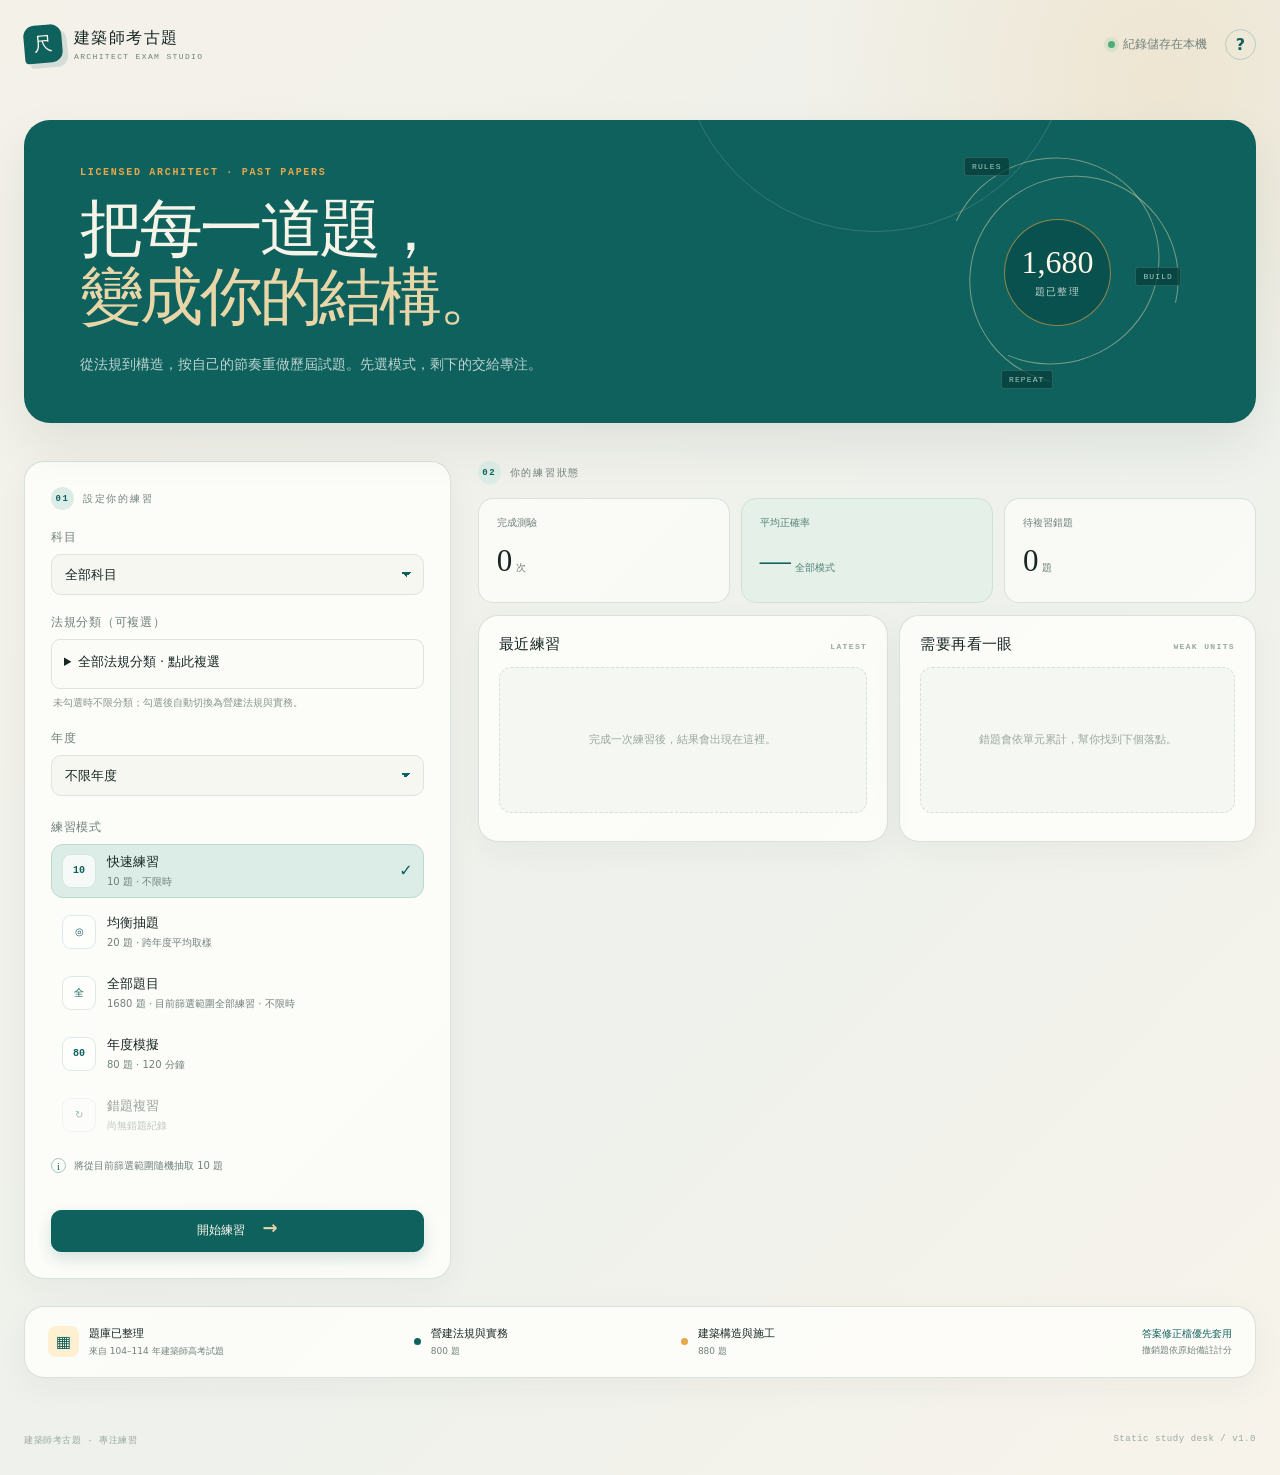
==== commit 59788851: "Add all-questions practice mode for selected filters" ====
--- a/docs/index.html
+++ b/docs/index.html
@@ -76,6 +76,11 @@
                   <span class="mode-text"><strong>均衡抽題</strong><small>20 題 · 跨年度平均取樣</small></span>
                   <span class="mode-check">✓</span>
                 </button>
+                <button class="mode-option" type="button" data-mode="all">
+                  <span class="mode-icon">全</span>
+                  <span class="mode-text"><strong>全部題目</strong><small id="allModeDescription">目前篩選範圍全部練習 · 不限時</small></span>
+                  <span class="mode-check">✓</span>
+                </button>
                 <button class="mode-option" type="button" data-mode="mock">
                   <span class="mode-icon">80</span>
                   <span class="mode-text"><strong>年度模擬</strong><small>80 題 · 120 分鐘</small></span>
@@ -186,7 +191,7 @@
         <p class="help-lead">這個網站是為手機短時間練習設計的，照下面 4 步就能開始。</p>
         <div class="help-steps">
           <div class="help-step"><span>01</span><div><strong>先選科目、法規分類與年度</strong><p>可勾選「建築技術規則」、「無障礙設施設計規範」等多種分類合併練習；想刷整份試卷，再選指定科目與年度。</p></div></div>
-          <div class="help-step"><span>02</span><div><strong>挑一種練習模式</strong><p>每日暖身選快速練習；想平均碰到各年度選均衡抽題；考前使用年度模擬。</p></div></div>
+          <div class="help-step"><span>02</span><div><strong>挑一種練習模式</strong><p>每日暖身選快速練習；想平均碰到各年度選均衡抽題；想做完所選分類選全部題目，年度維持不限年度；考前使用年度模擬。</p></div></div>
           <div class="help-step"><span>03</span><div><strong>滑動作答與導覽</strong><p>點選答案後按「下一題」。上方題號列可左右滑動，點題號能跳題；卡住的題目可按「標記這題」。</p></div></div>
           <div class="help-step"><span>04</span><div><strong>交卷後看錯題</strong><p>完成測驗才會保存紀錄。答錯或未答的題目會進入錯題複習，也能查看原卷頁面對照。</p></div></div>
         </div>
@@ -196,6 +201,6 @@
       </div>
     </dialog>
     <div id="toast" class="toast" role="status" aria-live="polite"></div>
-    <script type="module" src="app.js?v=20261109.1"></script>
+    <script type="module" src="app.js?v=20261109.2"></script>
   </body>
 </html>
